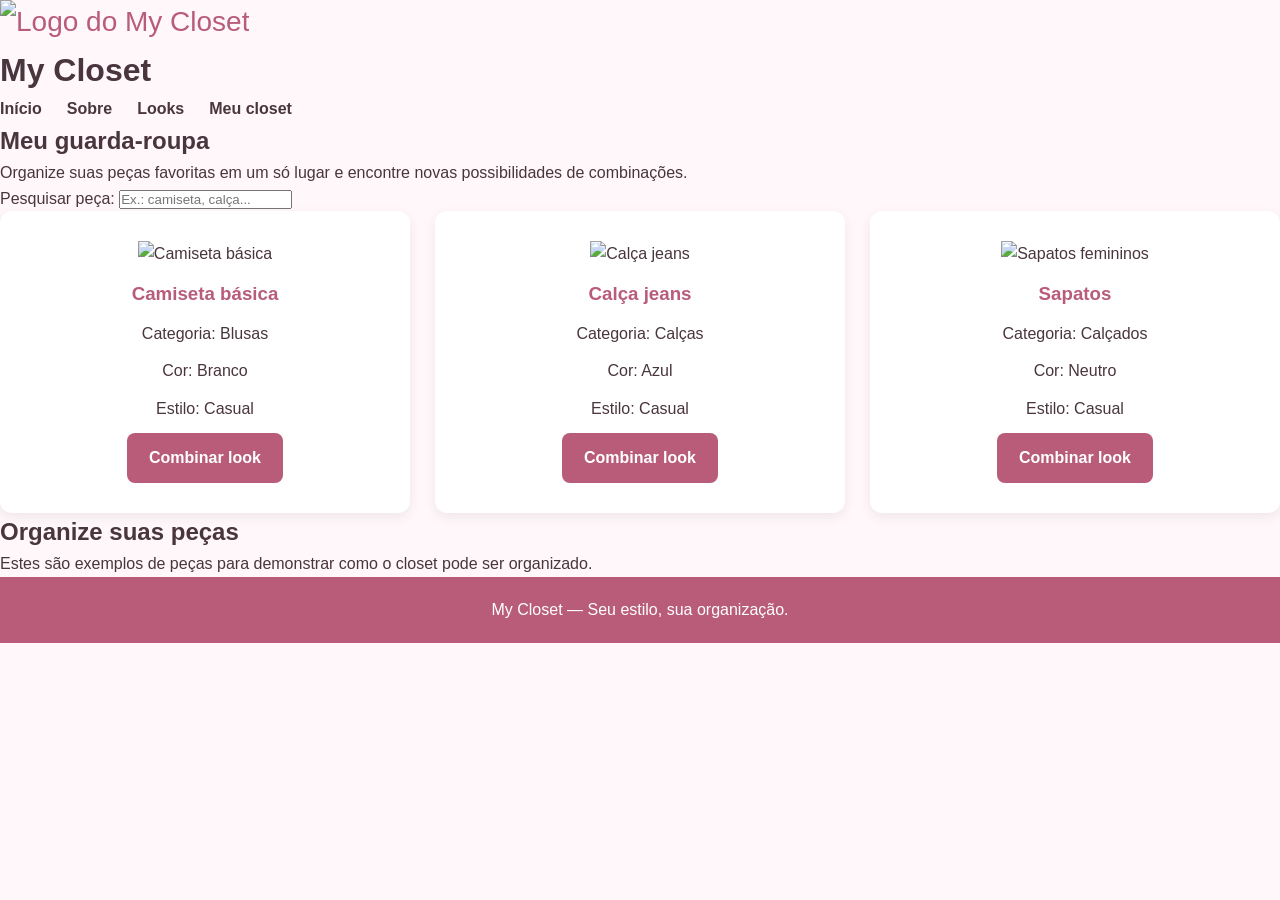
==== closet.html @ f6c95142 "Add files via upload" ====
<!DOCTYPE html>
<html lang="pt-BR">
<head>
    <meta charset="UTF-8">
    <meta name="viewport" content="width=device-width, initial-scale=1.0">
    <title>Meu closet - My Closet</title>
    <link rel="stylesheet" href="style3.css">
</head>
<body>

    <!-- Cabeçalho -->
    <header class="cabecalho">
        <img
            class="logo"
            src="https://encrypted-tbn0.gstatic.com/images?q=tbn:ANd9GcTfN-MIlW1K1WHr-yzY33R5t1U-qR4qwJUJFW_rS82gulIGEv0rxkSfMdc&s=10"
            alt="Logo do My Closet"
        >
        <h1>My Closet</h1>
    </header>

    <!-- Menu de navegação -->
    <nav class="menu">
        <a href="index.html">Início</a>
        <a href="sobre.html">Sobre</a>
        <a href="looks.html">Looks</a>
        <a href="closet.html" aria-current="page">Meu closet</a>
    </nav>

    <!-- Conteúdo principal -->
    <main>

        <section class="bloco">
            <h2>Meu guarda-roupa</h2>
            <p>
                Organize suas peças favoritas em um só lugar
                e encontre novas possibilidades de combinações.
            </p>
        </section>

        <!-- Campo de pesquisa visual -->
        <section class="bloco">
            <label for="pesquisa">Pesquisar peça:</label>
            <input
                type="search"
                id="pesquisa"
                placeholder="Ex.: camiseta, calça..."
            >
        </section>

        <!-- Peças do guarda-roupa -->
        <section class="grade-cards">

            <article class="card">
                <img
                    class="imagem-destaque"
                    src="https://images.unsplash.com/photo-1521572163474-6864f9cf17ab?auto=format&fit=crop&w=600&q=80"
                    alt="Camiseta básica"
                >

                <h3>Camiseta básica</h3>
                <p>Categoria: Blusas</p>
                <p>Cor: Branco</p>
                <p>Estilo: Casual</p>

                <a class="botao" href="looks.html">Combinar look</a>
            </article>

            <article class="card">
                <img
                    class="imagem-destaque"
                    src="https://images.unsplash.com/photo-1542272604-787c3835535d?auto=format&fit=crop&w=600&q=80"
                    alt="Calça jeans"
                >

                <h3>Calça jeans</h3>
                <p>Categoria: Calças</p>
                <p>Cor: Azul</p>
                <p>Estilo: Casual</p>

                <a class="botao" href="looks.html">Combinar look</a>
            </article>

            <article class="card">
                <img
                    class="imagem-destaque"
                    src="https://images.unsplash.com/photo-1543163521-1bf539c55dd2?auto=format&fit=crop&w=600&q=80"
                    alt="Sapatos femininos"
                >

                <h3>Sapatos</h3>
                <p>Categoria: Calçados</p>
                <p>Cor: Neutro</p>
                <p>Estilo: Casual</p>

                <a class="botao" href="looks.html">Combinar look</a>
            </article>

        </section>

        <!-- Aviso sobre as peças -->
        <section class="bloco">
            <h2>Organize suas peças</h2>
            <p>
                Estes são exemplos de peças para demonstrar
                como o closet pode ser organizado.
            </p>
        </section>

    </main>

    <!-- Rodapé -->
    <footer>
        <p>My Closet — Seu estilo, sua organização.</p>
    </footer>

</body>
</html>
---- style3.css ----
/* Configurações gerais */
* {
    margin: 0;
    padding: 0;
    box-sizing: border-box;
}

html {
    scroll-behavior: smooth;
}

body {
    font-family: Arial, sans-serif;
    background-color: #fff7f9;
    color: #49353d;
    line-height: 1.6;
}

/* NAVBAR */
.navbar {
    display: flex;
    justify-content: space-between;
    align-items: center;
    gap: 25px;
    padding: 20px 8%;
    background-color: #ffffff;
}

.logo {
    color: #b85c7a;
    font-size: 28px;
}

.menu {
    display: flex;
    align-items: center;
    gap: 25px;
}

.menu a {
    text-decoration: none;
    color: #49353d;
    font-weight: bold;
}

.menu a:hover {
    color: #b85c7a;
}

/* Botões */
.botao {
    display: inline-block;
    padding: 12px 22px;
    background-color: #b85c7a;
    color: white;
    text-decoration: none;
    border-radius: 8px;
    font-weight: bold;
}

.botao:hover {
    background-color: #94435e;
}

/* HERO */
.hero {
    display: flex;
    justify-content: space-between;
    align-items: center;
    gap: 50px;
    padding: 60px 8%;
}

.hero-texto {
    display: flex;
    flex-direction: column;
    align-items: flex-start;
    gap: 20px;
    flex: 1;
}

.hero-texto h2 {
    font-size: 42px;
    line-height: 1.2;
    color: #94435e;
}

.hero-texto p {
    font-size: 18px;
    max-width: 500px;
}

.hero-imagem {
    flex: 1;
}

.hero-imagem img {
    display: block;
    width: 100%;
    height: 350px;
    object-fit: cover;
    border-radius: 16px;
}

/* SEÇÃO DE CARDS */
.secao-looks {
    padding: 50px 8%;
    background-color: #fce8ee;
}

.secao-looks > h2 {
    text-align: center;
    margin-bottom: 30px;
    color: #94435e;
}

/* Grade flexível */
.grade-cards {
    display: flex;
    justify-content: center;
    align-items: stretch;
    flex-wrap: wrap;
    gap: 25px;
}

.card {
    display: flex;
    flex-direction: column;
    align-items: center;
    text-align: center;
    gap: 12px;
    flex: 1 1 220px;
    padding: 30px 20px;
    background-color: #ffffff;
    border-radius: 12px;
    box-shadow: 0 4px 12px #49353d15;
}

.card-icone {
    font-size: 35px;
}

.card h3 {
    color: #b85c7a;
}

/* SOBRE */
.sobre {
    display: flex;
    flex-direction: column;
    align-items: center;
    gap: 15px;
    text-align: center;
    padding: 50px 8%;
}

.sobre h2 {
    color: #94435e;
}

.sobre p {
    max-width: 750px;
}

/* RODAPÉ */
footer {
    display: flex;
    justify-content: center;
    align-items: center;
    padding: 20px;
    background-color: #b85c7a;
    color: white;
    text-align: center;
}

/* Responsividade */
@media (max-width: 700px) {
    .navbar {
        flex-direction: column;
    }

    .menu {
        flex-wrap: wrap;
        justify-content: center;
    }

    .hero {
        flex-direction: column;
        text-align: center;
    }

    .hero-texto {
        align-items: center;
    }

    .hero-texto h2 {
        font-size: 32px;
    }

    .hero-imagem {
        width: 100%;
    }

    .hero-imagem img {
        height: 280px;
    }
}
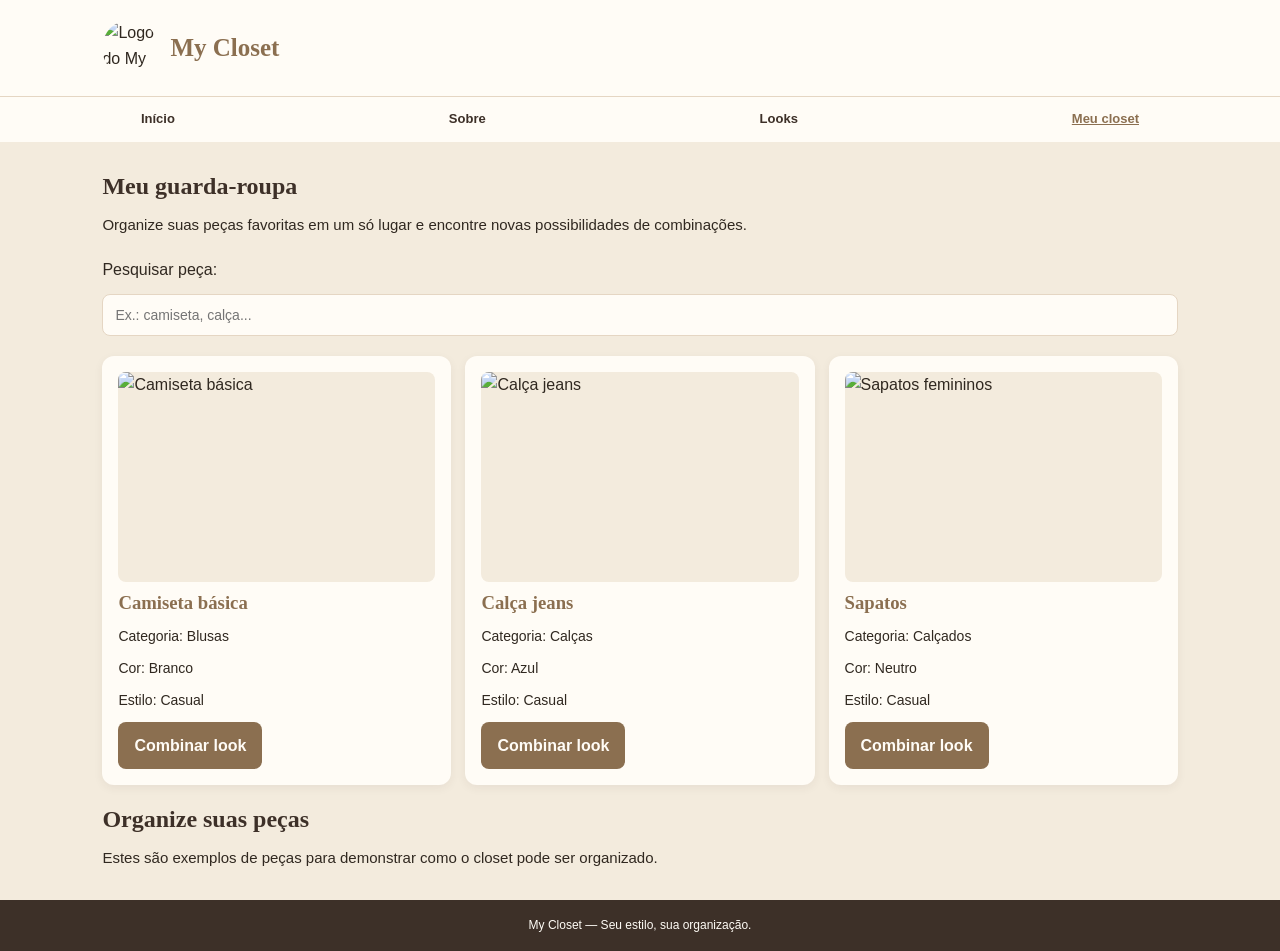
==== commit 8b60e997: "Change stylesheet link in closet.html Updated stylesheet link from 'style3.css' to 'style.css'." ====
--- a/closet.html
+++ b/closet.html
@@ -5,7 +5,7 @@
     <meta charset="UTF-8">
     <meta name="viewport" content="width=device-width, initial-scale=1.0">
     <title>Meu closet - My Closet</title>
-    <link rel="stylesheet" href="style3.css">
+    <link rel="stylesheet" href="style.css">
 </head>
 <body>
 
--- a/style.css
+++ b/style.css
@@ -0,0 +1,255 @@
+
+/* DESIGN SYSTEM — MY CLOSET */
+:root {
+    --marrom: #8B6F50;
+    --marrom-escuro: #3D3028;
+    --bege: #F3EBDD;
+    --bege-escuro: #E5D6C3;
+    --branco-quente: #FFFCF6;
+    --texto: #302820;
+
+    --fonte-titulo: Georgia, serif;
+    --fonte-texto: Arial, sans-serif;
+}
+
+/* CONFIGURAÇÕES GERAIS */
+* {
+    margin: 0;
+    padding: 0;
+    box-sizing: border-box;
+}
+
+html {
+    scroll-behavior: smooth;
+}
+
+body {
+    font-family: var(--fonte-texto);
+    background-color: var(--bege);
+    color: var(--texto);
+    line-height: 1.6;
+
+    /* GRID: organiza cabeçalho, conteúdo e rodapé. */
+    display: grid;
+    grid-template-rows: auto 1fr auto;
+
+    width: 360px;
+    max-width: 100%;
+    min-height: 100vh;
+    margin: 0 auto;
+}
+
+/* TÍTULOS */
+h1,
+h2,
+h3 {
+    font-family: var(--fonte-titulo);
+    color: var(--marrom-escuro);
+    line-height: 1.2;
+}
+
+/* CABEÇALHO */
+/* FLEXBOX: alinha a logo e o nome da marca. */
+.cabecalho {
+    display: flex;
+    flex-direction: row;
+    align-items: center;
+    justify-content: center;
+    gap: 12px;
+    padding: 16px;
+    background-color: var(--branco-quente);
+}
+
+.cabecalho h1 {
+    font-size: 25px;
+    color: var(--marrom);
+}
+
+/* LOGO REDONDA */
+.logo {
+    width: 56px;
+    height: 56px;
+    border-radius: 50%;
+    object-fit: cover;
+    display: block;
+}
+
+/* MENU DE NAVEGAÇÃO */
+/* FLEXBOX: distribui os links horizontalmente. */
+.menu {
+    display: flex;
+    justify-content: space-around;
+    align-items: center;
+    flex-wrap: wrap;
+    gap: 8px;
+    padding: 12px 8px;
+    background-color: var(--branco-quente);
+    border-top: 1px solid var(--bege-escuro);
+}
+
+.menu a {
+    text-decoration: none;
+    color: var(--marrom-escuro);
+    font-size: 13px;
+    font-weight: bold;
+}
+
+.menu a:hover,
+.menu a[aria-current="page"] {
+    color: var(--marrom);
+    text-decoration: underline;
+}
+
+/* BOTÕES */
+.botao {
+    display: inline-block;
+    padding: 11px 16px;
+    background-color: var(--marrom);
+    color: var(--branco-quente);
+    text-decoration: none;
+    text-align: center;
+    border-radius: 8px;
+    font-weight: bold;
+}
+
+.botao:hover {
+    background-color: var(--marrom-escuro);
+}
+
+/* CONTEÚDO PRINCIPAL */
+/* GRID: organiza as seções de cada página
+uma abaixo da outra. */
+main {
+    display: grid;
+    grid-template-columns: minmax(0, 1fr);
+    align-content: start;
+    gap: 20px;
+    padding: 20px 16px;
+}
+
+/* BLOCOS DE CONTEÚDO */
+/* FLEXBOX: organiza textos e botões em coluna. */
+.bloco {
+    display: flex;
+    flex-direction: column;
+    align-items: flex-start;
+    gap: 12px;
+    min-width: 0;
+}
+
+.bloco p {
+    font-size: 15px;
+}
+
+/* IMAGEM DE DESTAQUE */
+.imagem-destaque {
+    display: block;
+    width: 100%;
+    height: 210px;
+    object-fit: cover;
+    border-radius: 14px;
+}
+
+/* GRADE DE CARDS */
+/* GRID: organiza os cartões em uma coluna
+na tela de celular. */
+.grade-cards {
+    display: grid;
+    grid-template-columns: minmax(0, 1fr);
+    gap: 14px;
+    width: 100%;
+}
+
+/* CARD */
+/* FLEXBOX: organiza o conteúdo de cada cartão
+verticalmente. */
+.card {
+    display: flex;
+    flex-direction: column;
+    align-items: flex-start;
+    gap: 10px;
+    min-width: 0;
+    padding: 16px;
+    background-color: var(--branco-quente);
+    border-radius: 12px;
+    box-shadow: 0 3px 10px #3D302810;
+}
+
+.card h3 {
+    color: var(--marrom);
+}
+
+.card p {
+    font-size: 14px;
+}
+
+/* ÍCONES DOS CARDS */
+.icone,
+.card-icone {
+    font-size: 28px;
+}
+
+/* IMAGENS DENTRO DOS CARDS */
+.card .imagem-destaque {
+    height: 210px;
+}
+
+/* Mantém os avatares inteiros dentro dos cards da equipe */
+.card img {
+    width: 100%;
+    height: 220px;
+    object-fit: contain;
+    background-color: var(--bege);
+    border-radius: 8px;
+}
+
+#pesquisa {
+    width: 100%;
+    padding: 12px;
+    border: 1px solid var(--bege-escuro);
+    border-radius: 8px;
+    background: var(--branco-quente);
+    color: var(--texto);
+    font-size: 14px;
+}
+
+/* Destaca o campo quando a pessoa clica nele */
+#pesquisa:focus {
+    outline: 2px solid var(--marrom);
+    outline-offset: 2px;
+}
+
+/* RODAPÉ */
+/* FLEXBOX: centraliza o texto horizontalmente. */
+footer {
+    display: flex;
+    justify-content: center;
+    align-items: center;
+    padding: 16px;
+    background-color: var(--marrom-escuro);
+    color: var(--branco-quente);
+    text-align: center;
+    font-size: 12px;
+}
+
+/* TELAS MAIORES */
+@media (min-width: 700px) {
+    body {
+        width: 100%;
+    }
+
+    /* FLEXBOX: mantém os itens do cabeçalho alinhados. */
+    .cabecalho {
+        justify-content: flex-start;
+        padding: 20px 8%;
+    }
+
+    /* GRID: distribui os cards em três colunas. */
+    .grade-cards {
+        grid-template-columns: repeat(3, minmax(0, 1fr));
+    }
+
+    main {
+        padding: 30px 8%;
+    }
+}
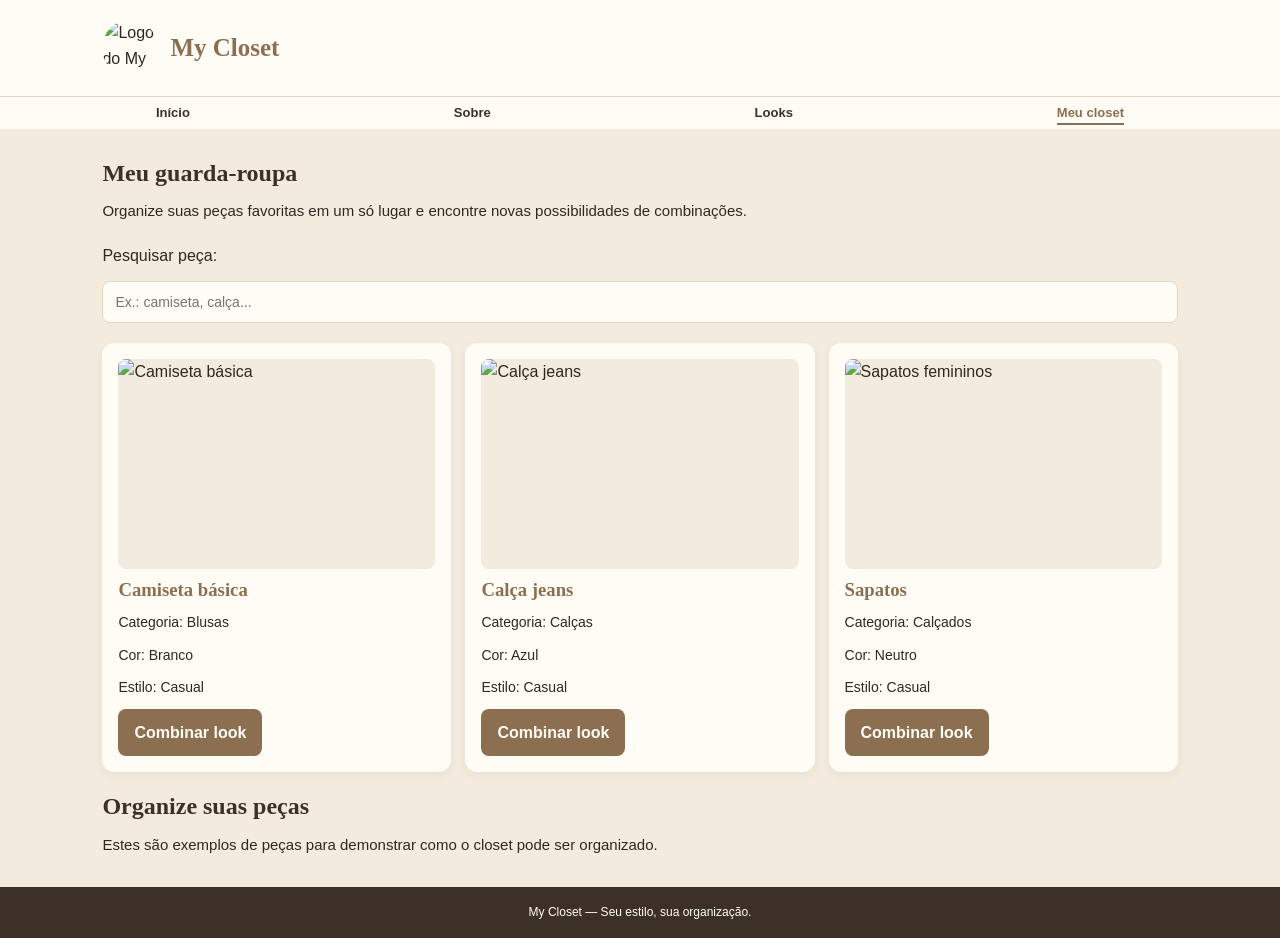
==== commit 20c7ee26: "Fix HTML encoding issues in closet.html" ====
--- a/closet.html
+++ b/closet.html
@@ -22,7 +22,7 @@
     <!-- Menu de navegação -->
     <nav class="menu">
         <a href="index.html">Início</a>
-        <a href="sobre.html">Sobre</a>
+        <a href="equipe.html">Sobre</a>
         <a href="looks.html">Looks</a>
         <a href="closet.html" aria-current="page">Meu closet</a>
     </nav>
--- a/style.css
+++ b/style.css
@@ -1,5 +1,3 @@
-
-/* DESIGN SYSTEM — MY CLOSET */
 :root {
     --marrom: #8B6F50;
     --marrom-escuro: #3D3028;
@@ -12,8 +10,7 @@
     --fonte-texto: Arial, sans-serif;
 }
 
-/* CONFIGURAÇÕES GERAIS */
-* {
+*, *::before, *::after {
     margin: 0;
     padding: 0;
     box-sizing: border-box;
@@ -29,7 +26,6 @@
     color: var(--texto);
     line-height: 1.6;
 
-    /* GRID: organiza cabeçalho, conteúdo e rodapé. */
     display: grid;
     grid-template-rows: auto 1fr auto;
 
@@ -39,17 +35,35 @@
     margin: 0 auto;
 }
 
-/* TÍTULOS */
-h1,
-h2,
-h3 {
+@keyframes fadeIn {
+    from {
+        opacity: 0;
+        transform: translateY(10px);
+    }
+    to {
+        opacity: 1;
+        transform: translateY(0);
+    }
+}
+
+main > * {
+    animation: fadeIn 0.4s ease-in-out;
+}
+
+h1, h2, h3 {
     font-family: var(--fonte-titulo);
     color: var(--marrom-escuro);
     line-height: 1.2;
 }
 
-/* CABEÇALHO */
-/* FLEXBOX: alinha a logo e o nome da marca. */
+a:focus-visible,
+input:focus-visible,
+button:focus-visible {
+    outline: 2px solid var(--marrom);
+    outline-offset: 3px;
+    border-radius: 4px;
+}
+
 .cabecalho {
     display: flex;
     flex-direction: row;
@@ -63,44 +77,76 @@
 .cabecalho h1 {
     font-size: 25px;
     color: var(--marrom);
-}
-
-/* LOGO REDONDA */
+    transition: transform 0.3s ease;
+}
+
+.cabecalho h1:hover {
+    transform: scale(1.02);
+}
+
 .logo {
     width: 56px;
     height: 56px;
     border-radius: 50%;
     object-fit: cover;
     display: block;
-}
-
-/* MENU DE NAVEGAÇÃO */
-/* FLEXBOX: distribui os links horizontalmente. */
+    transition: transform 0.4s cubic-bezier(0.175, 0.885, 0.32, 1.275), filter 0.3s ease;
+}
+
+.logo:hover {
+    transform: scale(1.08) rotate(5deg);
+    filter: brightness(1.05);
+}
+
 .menu {
     display: flex;
     justify-content: space-around;
     align-items: center;
     flex-wrap: wrap;
-    gap: 8px;
-    padding: 12px 8px;
+    padding: 6px 24px;
+    min-height: 0;
     background-color: var(--branco-quente);
     border-top: 1px solid var(--bege-escuro);
 }
 
 .menu a {
+    display: inline-block;
+    padding: 2px 0;
+    line-height: 1.2;
     text-decoration: none;
     color: var(--marrom-escuro);
     font-size: 13px;
     font-weight: bold;
-}
-
-.menu a:hover,
+    white-space: nowrap;
+    position: relative;
+    transition: color 0.3s ease, transform 0.2s ease;
+}
+
+.menu a::after {
+    content: '';
+    position: absolute;
+    width: 0;
+    height: 2px;
+    bottom: -2px;
+    left: 0;
+    background-color: var(--marrom);
+    transition: width 0.3s ease;
+}
+
+.menu a:hover {
+    color: var(--marrom);
+    transform: translateY(-2px);
+}
+
+.menu a:hover::after,
+.menu a[aria-current="page"]::after {
+    width: 100%;
+}
+
 .menu a[aria-current="page"] {
     color: var(--marrom);
-    text-decoration: underline;
-}
-
-/* BOTÕES */
+}
+
 .botao {
     display: inline-block;
     padding: 11px 16px;
@@ -110,15 +156,20 @@
     text-align: center;
     border-radius: 8px;
     font-weight: bold;
+    transition: background-color 0.3s ease, transform 0.2s ease, box-shadow 0.2s ease;
 }
 
 .botao:hover {
     background-color: var(--marrom-escuro);
-}
-
-/* CONTEÚDO PRINCIPAL */
-/* GRID: organiza as seções de cada página
-uma abaixo da outra. */
+    transform: translateY(-3px);
+    box-shadow: 0 6px 12px rgba(61, 48, 40, 0.2);
+}
+
+.botao:active {
+    transform: translateY(-1px) scale(0.98);
+    box-shadow: 0 2px 4px rgba(61, 48, 40, 0.2);
+}
+
 main {
     display: grid;
     grid-template-columns: minmax(0, 1fr);
@@ -127,8 +178,6 @@
     padding: 20px 16px;
 }
 
-/* BLOCOS DE CONTEÚDO */
-/* FLEXBOX: organiza textos e botões em coluna. */
 .bloco {
     display: flex;
     flex-direction: column;
@@ -141,18 +190,20 @@
     font-size: 15px;
 }
 
-/* IMAGEM DE DESTAQUE */
 .imagem-destaque {
     display: block;
     width: 100%;
-    height: 210px;
+    height: 350px; 
     object-fit: cover;
     border-radius: 14px;
-}
-
-/* GRADE DE CARDS */
-/* GRID: organiza os cartões em uma coluna
-na tela de celular. */
+    transition: transform 0.4s ease, filter 0.3s ease;
+}
+
+.imagem-destaque:hover {
+    transform: scale(1.02);
+    filter: brightness(1.03);
+}
+
 .grade-cards {
     display: grid;
     grid-template-columns: minmax(0, 1fr);
@@ -160,9 +211,6 @@
     width: 100%;
 }
 
-/* CARD */
-/* FLEXBOX: organiza o conteúdo de cada cartão
-verticalmente. */
 .card {
     display: flex;
     flex-direction: column;
@@ -173,34 +221,53 @@
     background-color: var(--branco-quente);
     border-radius: 12px;
     box-shadow: 0 3px 10px #3D302810;
+    transition: transform 0.3s cubic-bezier(0.25, 1, 0.5, 1), box-shadow 0.3s ease;
+}
+
+.card:hover {
+    transform: translateY(-5px);
+    box-shadow: 0 8px 20px rgba(61, 48, 40, 0.15);
 }
 
 .card h3 {
     color: var(--marrom);
+    transition: color 0.2s ease;
+}
+
+.card:hover h3 {
+    color: var(--marrom-escuro);
 }
 
 .card p {
     font-size: 14px;
 }
 
-/* ÍCONES DOS CARDS */
 .icone,
 .card-icone {
     font-size: 28px;
-}
-
-/* IMAGENS DENTRO DOS CARDS */
+    transition: transform 0.3s cubic-bezier(0.175, 0.885, 0.32, 1.275);
+}
+
+.card:hover .icone,
+.card:hover .card-icone {
+    transform: scale(1.2) rotate(10deg);
+}
+
 .card .imagem-destaque {
     height: 210px;
 }
 
-/* Mantém os avatares inteiros dentro dos cards da equipe */
 .card img {
     width: 100%;
     height: 220px;
     object-fit: contain;
     background-color: var(--bege);
     border-radius: 8px;
+    transition: transform 0.4s ease;
+}
+
+.card:hover img {
+    transform: scale(1.02);
 }
 
 #pesquisa {
@@ -211,16 +278,17 @@
     background: var(--branco-quente);
     color: var(--texto);
     font-size: 14px;
-}
-
-/* Destaca o campo quando a pessoa clica nele */
+    transition: all 0.3s ease;
+}
+
 #pesquisa:focus {
     outline: 2px solid var(--marrom);
     outline-offset: 2px;
-}
-
-/* RODAPÉ */
-/* FLEXBOX: centraliza o texto horizontalmente. */
+    border-color: var(--marrom);
+    box-shadow: 0 0 8px rgba(139, 111, 80, 0.25);
+    transform: scale(1.01);
+}
+
 footer {
     display: flex;
     justify-content: center;
@@ -232,19 +300,16 @@
     font-size: 12px;
 }
 
-/* TELAS MAIORES */
 @media (min-width: 700px) {
     body {
         width: 100%;
     }
 
-    /* FLEXBOX: mantém os itens do cabeçalho alinhados. */
     .cabecalho {
         justify-content: flex-start;
         padding: 20px 8%;
     }
 
-    /* GRID: distribui os cards em três colunas. */
     .grade-cards {
         grid-template-columns: repeat(3, minmax(0, 1fr));
     }
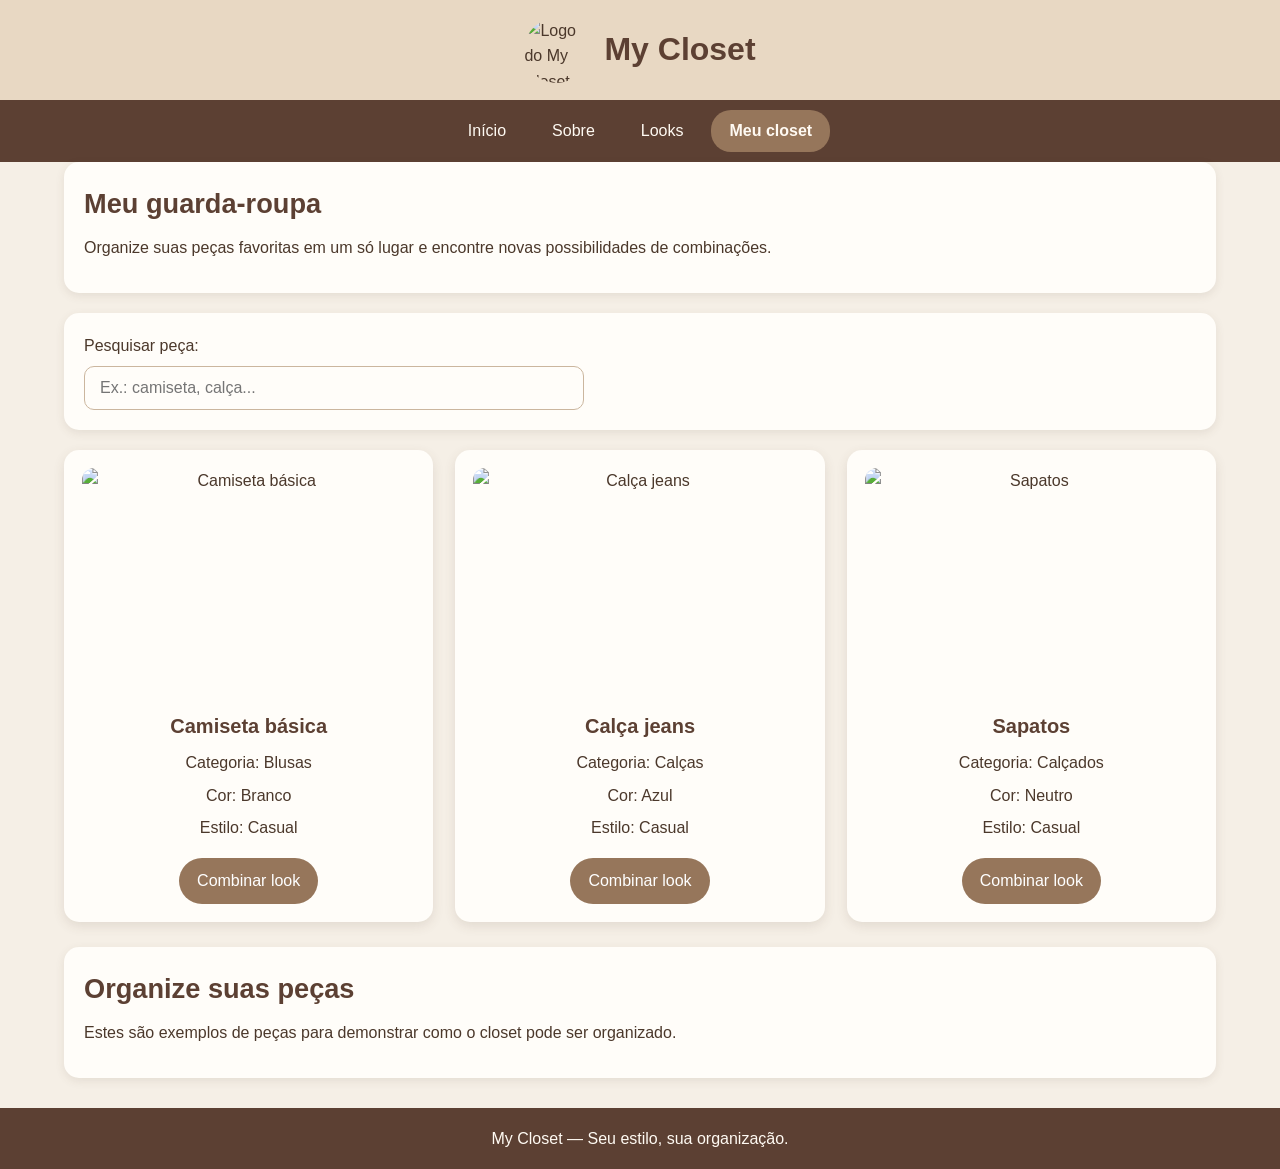
==== commit 49d4ebd6: "Refactor closet.html structure and links Removed unnecessary HTML comments and adjusted links in the" ====
--- a/closet.html
+++ b/closet.html
@@ -1,4 +1,3 @@
-
 <!DOCTYPE html>
 <html lang="pt-BR">
 <head>
@@ -9,17 +8,11 @@
 </head>
 <body>
 
-    <!-- Cabeçalho -->
     <header class="cabecalho">
-        <img
-            class="logo"
-            src="https://encrypted-tbn0.gstatic.com/images?q=tbn:ANd9GcTfN-MIlW1K1WHr-yzY33R5t1U-qR4qwJUJFW_rS82gulIGEv0rxkSfMdc&s=10"
-            alt="Logo do My Closet"
-        >
+        <img class="logo" src="https://encrypted-tbn0.gstatic.com/images?q=tbn:ANd9GcTfN-MIlW1K1WHr-yzY33R5t1U-qR4qwJUJFW_rS82gulIGEv0rxkSfMdc&s=10" alt="Logo do My Closet">
         <h1>My Closet</h1>
     </header>
 
-    <!-- Menu de navegação -->
     <nav class="menu">
         <a href="index.html">Início</a>
         <a href="equipe.html">Sobre</a>
@@ -27,89 +20,52 @@
         <a href="closet.html" aria-current="page">Meu closet</a>
     </nav>
 
-    <!-- Conteúdo principal -->
     <main>
+        <section class="bloco">
+            <h2>Meu guarda-roupa</h2>
+            <p>Organize suas peças favoritas em um só lugar e encontre novas possibilidades de combinações.</p>
+        </section>
 
         <section class="bloco">
-            <h2>Meu guarda-roupa</h2>
-            <p>
-                Organize suas peças favoritas em um só lugar
-                e encontre novas possibilidades de combinações.
-            </p>
+            <label for="pesquisa">Pesquisar peça:</label>
+            <input type="search" id="pesquisa" placeholder="Ex.: camiseta, calça...">
         </section>
 
-        <!-- Campo de pesquisa visual -->
-        <section class="bloco">
-            <label for="pesquisa">Pesquisar peça:</label>
-            <input
-                type="search"
-                id="pesquisa"
-                placeholder="Ex.: camiseta, calça..."
-            >
-        </section>
-
-        <!-- Peças do guarda-roupa -->
         <section class="grade-cards">
-
             <article class="card">
-                <img
-                    class="imagem-destaque"
-                    src="https://images.unsplash.com/photo-1521572163474-6864f9cf17ab?auto=format&fit=crop&w=600&q=80"
-                    alt="Camiseta básica"
-                >
-
+                <img class="imagem-destaque" src="https://images.unsplash.com/photo-1521572163474-6864f9cf17ab?auto=format&fit=crop&w=600&q=80" alt="Camiseta básica">
                 <h3>Camiseta básica</h3>
                 <p>Categoria: Blusas</p>
                 <p>Cor: Branco</p>
                 <p>Estilo: Casual</p>
-
-                <a class="botao" href="looks.html">Combinar look</a>
+                <a class="botao" href="index.html">Combinar look</a>
             </article>
 
             <article class="card">
-                <img
-                    class="imagem-destaque"
-                    src="https://images.unsplash.com/photo-1542272604-787c3835535d?auto=format&fit=crop&w=600&q=80"
-                    alt="Calça jeans"
-                >
-
+                <img class="imagem-destaque" src="https://images.unsplash.com/photo-1542272604-787c3835535d?auto=format&fit=crop&w=600&q=80" alt="Calça jeans">
                 <h3>Calça jeans</h3>
                 <p>Categoria: Calças</p>
                 <p>Cor: Azul</p>
                 <p>Estilo: Casual</p>
-
-                <a class="botao" href="looks.html">Combinar look</a>
+                <a class="botao" href="index.html">Combinar look</a>
             </article>
 
             <article class="card">
-                <img
-                    class="imagem-destaque"
-                    src="https://images.unsplash.com/photo-1543163521-1bf539c55dd2?auto=format&fit=crop&w=600&q=80"
-                    alt="Sapatos femininos"
-                >
-
+                <img class="imagem-destaque" src="https://images.unsplash.com/photo-1543163521-1bf539c55dd2?auto=format&fit=crop&w=600&q=80" alt="Sapatos">
                 <h3>Sapatos</h3>
                 <p>Categoria: Calçados</p>
                 <p>Cor: Neutro</p>
                 <p>Estilo: Casual</p>
-
-                <a class="botao" href="looks.html">Combinar look</a>
+                <a class="botao" href="index.html">Combinar look</a>
             </article>
-
         </section>
 
-        <!-- Aviso sobre as peças -->
         <section class="bloco">
             <h2>Organize suas peças</h2>
-            <p>
-                Estes são exemplos de peças para demonstrar
-                como o closet pode ser organizado.
-            </p>
+            <p>Estes são exemplos de peças para demonstrar como o closet pode ser organizado.</p>
         </section>
-
     </main>
 
-    <!-- Rodapé -->
     <footer>
         <p>My Closet — Seu estilo, sua organização.</p>
     </footer>
--- a/style.css
+++ b/style.css
@@ -1,320 +1,276 @@
-:root {
-    --marrom: #8B6F50;
-    --marrom-escuro: #3D3028;
-    --bege: #F3EBDD;
-    --bege-escuro: #E5D6C3;
-    --branco-quente: #FFFCF6;
-    --texto: #302820;
-
-    --fonte-titulo: Georgia, serif;
-    --fonte-texto: Arial, sans-serif;
-}
-
-*, *::before, *::after {
+
+/* ===== CONFIGURAÇÕES GERAIS ===== */
+* {
     margin: 0;
     padding: 0;
     box-sizing: border-box;
 }
 
-html {
-    scroll-behavior: smooth;
-}
-
 body {
-    font-family: var(--fonte-texto);
-    background-color: var(--bege);
-    color: var(--texto);
+    font-family: Arial, Helvetica, sans-serif;
+    background-color: #f5efe6;
+    color: #4b382b;
     line-height: 1.6;
-
-    display: grid;
-    grid-template-rows: auto 1fr auto;
-
-    width: 360px;
-    max-width: 100%;
-    min-height: 100vh;
-    margin: 0 auto;
-}
-
-@keyframes fadeIn {
-    from {
-        opacity: 0;
-        transform: translateY(10px);
-    }
-    to {
-        opacity: 1;
-        transform: translateY(0);
-    }
-}
-
-main > * {
-    animation: fadeIn 0.4s ease-in-out;
-}
-
-h1, h2, h3 {
-    font-family: var(--fonte-titulo);
-    color: var(--marrom-escuro);
-    line-height: 1.2;
-}
-
-a:focus-visible,
-input:focus-visible,
-button:focus-visible {
-    outline: 2px solid var(--marrom);
-    outline-offset: 3px;
-    border-radius: 4px;
-}
-
+}
+
+/* ===== CABEÇALHO ===== */
 .cabecalho {
     display: flex;
-    flex-direction: row;
     align-items: center;
     justify-content: center;
-    gap: 12px;
-    padding: 16px;
-    background-color: var(--branco-quente);
+    gap: 15px;
+    background-color: #e8d8c3;
+    padding: 15px 20px;
+    min-height: 100px;
+}
+
+.logo {
+    width: 65px;
+    height: 65px;
+    object-fit: contain;
+    border-radius: 50%;
 }
 
 .cabecalho h1 {
-    font-size: 25px;
-    color: var(--marrom);
-    transition: transform 0.3s ease;
-}
-
-.cabecalho h1:hover {
-    transform: scale(1.02);
-}
-
-.logo {
-    width: 56px;
-    height: 56px;
-    border-radius: 50%;
-    object-fit: cover;
-    display: block;
-    transition: transform 0.4s cubic-bezier(0.175, 0.885, 0.32, 1.275), filter 0.3s ease;
-}
-
-.logo:hover {
-    transform: scale(1.08) rotate(5deg);
-    filter: brightness(1.05);
-}
-
+    font-size: 2rem;
+    color: #5c4033;
+    margin: 0;
+}
+
+/* ===== MENU DE NAVEGAÇÃO ===== */
 .menu {
     display: flex;
-    justify-content: space-around;
+    justify-content: center;
     align-items: center;
     flex-wrap: wrap;
-    padding: 6px 24px;
-    min-height: 0;
-    background-color: var(--branco-quente);
-    border-top: 1px solid var(--bege-escuro);
+    gap: 10px;
+    background-color: #5c4033;
+    padding: 10px 15px;
 }
 
 .menu a {
-    display: inline-block;
-    padding: 2px 0;
-    line-height: 1.2;
+    color: #fffaf3;
     text-decoration: none;
-    color: var(--marrom-escuro);
-    font-size: 13px;
+    font-size: 1rem;
+    padding: 8px 18px;
+    border-radius: 20px;
+    transition: background-color 0.3s;
+}
+
+.menu a:hover {
+    background-color: #96765b;
+}
+
+.menu a[aria-current="page"] {
+    background-color: #96765b;
     font-weight: bold;
-    white-space: nowrap;
-    position: relative;
-    transition: color 0.3s ease, transform 0.2s ease;
-}
-
-.menu a::after {
-    content: '';
-    position: absolute;
-    width: 0;
-    height: 2px;
-    bottom: -2px;
-    left: 0;
-    background-color: var(--marrom);
-    transition: width 0.3s ease;
-}
-
-.menu a:hover {
-    color: var(--marrom);
-    transform: translateY(-2px);
-}
-
-.menu a:hover::after,
-.menu a[aria-current="page"]::after {
-    width: 100%;
-}
-
-.menu a[aria-current="page"] {
-    color: var(--marrom);
-}
-
+}
+
+/* ===== CONTEÚDO PRINCIPAL ===== */
+main {
+    width: 90%;
+    max-width: 1200px;
+    margin: 0 auto 30px;
+    padding: 0;
+}
+
+/* ===== BLOCOS DE CONTEÚDO ===== */
+.bloco {
+    background-color: #fffdf9;
+    padding: 20px;
+    margin: 5px 0 20px;
+    border-radius: 15px;
+    box-shadow: 0 3px 10px rgba(92, 64, 51, 0.10);
+}
+
+.bloco h2 {
+    color: #5c4033;
+    font-size: 1.7rem;
+    margin: 0 0 10px;
+}
+
+.bloco p {
+    margin-bottom: 12px;
+}
+
+/* Aproxima o primeiro bloco do menu */
+main > .bloco:first-child {
+    margin-top: 0;
+}
+
+main > .bloco:first-child h2 {
+    margin-top: 0;
+}
+
+/* ===== BOTÕES ===== */
 .botao {
     display: inline-block;
-    padding: 11px 16px;
-    background-color: var(--marrom);
-    color: var(--branco-quente);
+    background-color: #96765b;
+    color: #ffffff;
     text-decoration: none;
+    padding: 10px 18px;
+    border-radius: 25px;
+    margin-top: 10px;
+    transition: background-color 0.3s, transform 0.3s;
+}
+
+.botao:hover {
+    background-color: #5c4033;
+    transform: translateY(-2px);
+}
+
+/* ===== GRADE DE CARTÕES ===== */
+.grade-cards {
+    display: grid;
+    grid-template-columns: repeat(3, minmax(0, 1fr));
+    gap: 22px;
+    margin: 15px 0 25px;
+}
+
+.card {
+    background-color: #fffdf9;
+    border-radius: 15px;
+    padding: 18px;
     text-align: center;
-    border-radius: 8px;
-    font-weight: bold;
-    transition: background-color 0.3s ease, transform 0.2s ease, box-shadow 0.2s ease;
-}
-
-.botao:hover {
-    background-color: var(--marrom-escuro);
-    transform: translateY(-3px);
-    box-shadow: 0 6px 12px rgba(61, 48, 40, 0.2);
-}
-
-.botao:active {
-    transform: translateY(-1px) scale(0.98);
-    box-shadow: 0 2px 4px rgba(61, 48, 40, 0.2);
-}
-
-main {
-    display: grid;
-    grid-template-columns: minmax(0, 1fr);
-    align-content: start;
-    gap: 20px;
-    padding: 20px 16px;
-}
-
-.bloco {
-    display: flex;
-    flex-direction: column;
-    align-items: flex-start;
-    gap: 12px;
-    min-width: 0;
-}
-
-.bloco p {
-    font-size: 15px;
-}
-
+    box-shadow: 0 4px 12px rgba(92, 64, 51, 0.12);
+    transition: transform 0.3s;
+}
+
+.card:hover {
+    transform: translateY(-5px);
+}
+
+.card h3 {
+    color: #5c4033;
+    margin: 12px 0 8px;
+    font-size: 1.25rem;
+}
+
+.card p {
+    margin: 7px 0;
+}
+
+/* ===== IMAGENS ===== */
 .imagem-destaque {
     display: block;
     width: 100%;
-    height: 350px; 
+    max-height: 380px;
     object-fit: cover;
-    border-radius: 14px;
-    transition: transform 0.4s ease, filter 0.3s ease;
-}
-
-.imagem-destaque:hover {
-    transform: scale(1.02);
-    filter: brightness(1.03);
-}
-
-.grade-cards {
-    display: grid;
-    grid-template-columns: minmax(0, 1fr);
-    gap: 14px;
+    border-radius: 12px;
+    margin: 0 auto 12px;
+}
+
+.bloco .imagem-destaque {
+    max-height: 450px;
+}
+
+.card .imagem-destaque {
+    height: 230px;
+    max-height: none;
+}
+
+/* ===== ÍCONES ===== */
+.icone {
+    display: block;
+    font-size: 2.5rem;
+    margin-bottom: 10px;
+}
+
+/* ===== CAMPO DE PESQUISA ===== */
+#pesquisa {
+    display: block;
     width: 100%;
-}
-
-.card {
-    display: flex;
-    flex-direction: column;
-    align-items: flex-start;
-    gap: 10px;
-    min-width: 0;
-    padding: 16px;
-    background-color: var(--branco-quente);
-    border-radius: 12px;
-    box-shadow: 0 3px 10px #3D302810;
-    transition: transform 0.3s cubic-bezier(0.25, 1, 0.5, 1), box-shadow 0.3s ease;
-}
-
-.card:hover {
-    transform: translateY(-5px);
-    box-shadow: 0 8px 20px rgba(61, 48, 40, 0.15);
-}
-
-.card h3 {
-    color: var(--marrom);
-    transition: color 0.2s ease;
-}
-
-.card:hover h3 {
-    color: var(--marrom-escuro);
-}
-
-.card p {
-    font-size: 14px;
-}
-
-.icone,
-.card-icone {
-    font-size: 28px;
-    transition: transform 0.3s cubic-bezier(0.175, 0.885, 0.32, 1.275);
-}
-
-.card:hover .icone,
-.card:hover .card-icone {
-    transform: scale(1.2) rotate(10deg);
-}
-
-.card .imagem-destaque {
-    height: 210px;
-}
-
-.card img {
-    width: 100%;
-    height: 220px;
-    object-fit: contain;
-    background-color: var(--bege);
-    border-radius: 8px;
-    transition: transform 0.4s ease;
-}
-
-.card:hover img {
-    transform: scale(1.02);
-}
-
-#pesquisa {
-    width: 100%;
-    padding: 12px;
-    border: 1px solid var(--bege-escuro);
-    border-radius: 8px;
-    background: var(--branco-quente);
-    color: var(--texto);
-    font-size: 14px;
-    transition: all 0.3s ease;
+    max-width: 500px;
+    padding: 12px 15px;
+    margin-top: 8px;
+    border: 1px solid #cbb69e;
+    border-radius: 10px;
+    font-size: 1rem;
+    outline: none;
+    background-color: #fffdf9;
+    color: #4b382b;
 }
 
 #pesquisa:focus {
-    outline: 2px solid var(--marrom);
-    outline-offset: 2px;
-    border-color: var(--marrom);
-    box-shadow: 0 0 8px rgba(139, 111, 80, 0.25);
-    transform: scale(1.01);
-}
-
+    border-color: #96765b;
+    box-shadow: 0 0 0 3px rgba(150, 118, 91, 0.15);
+}
+
+/* ===== RODAPÉ ===== */
 footer {
-    display: flex;
-    justify-content: center;
-    align-items: center;
-    padding: 16px;
-    background-color: var(--marrom-escuro);
-    color: var(--branco-quente);
+    background-color: #5c4033;
+    color: #fffaf3;
     text-align: center;
-    font-size: 12px;
-}
-
-@media (min-width: 700px) {
-    body {
-        width: 100%;
-    }
-
+    padding: 18px;
+    margin-top: 25px;
+}
+
+footer p {
+    margin: 0;
+}
+
+/* ===== RESPONSIVIDADE PARA TABLETS ===== */
+@media (max-width: 800px) {
+    .grade-cards {
+        grid-template-columns: repeat(2, minmax(0, 1fr));
+    }
+
+    .cabecalho h1 {
+        font-size: 1.7rem;
+    }
+
+    main {
+        width: 94%;
+    }
+}
+
+/* ===== RESPONSIVIDADE PARA CELULARES ===== */
+@media (max-width: 550px) {
     .cabecalho {
-        justify-content: flex-start;
-        padding: 20px 8%;
+        min-height: 80px;
+        padding: 10px;
+        gap: 10px;
+    }
+
+    .logo {
+        width: 50px;
+        height: 50px;
+    }
+
+    .cabecalho h1 {
+        font-size: 1.4rem;
+    }
+
+    .menu {
+        gap: 5px;
+        padding: 8px;
+    }
+
+    .menu a {
+        padding: 7px 10px;
+        font-size: 0.9rem;
+    }
+
+    main {
+        width: 94%;
+        margin-top: 0;
+    }
+
+    .bloco {
+        padding: 15px;
+        margin-bottom: 15px;
+    }
+
+    .bloco h2 {
+        font-size: 1.4rem;
     }
 
     .grade-cards {
-        grid-template-columns: repeat(3, minmax(0, 1fr));
-    }
-
-    main {
-        padding: 30px 8%;
-    }
-}
+        grid-template-columns: 1fr;
+        gap: 15px;
+    }
+
+    .card .imagem-destaque {
+        height: 250px;
+    }
+}
